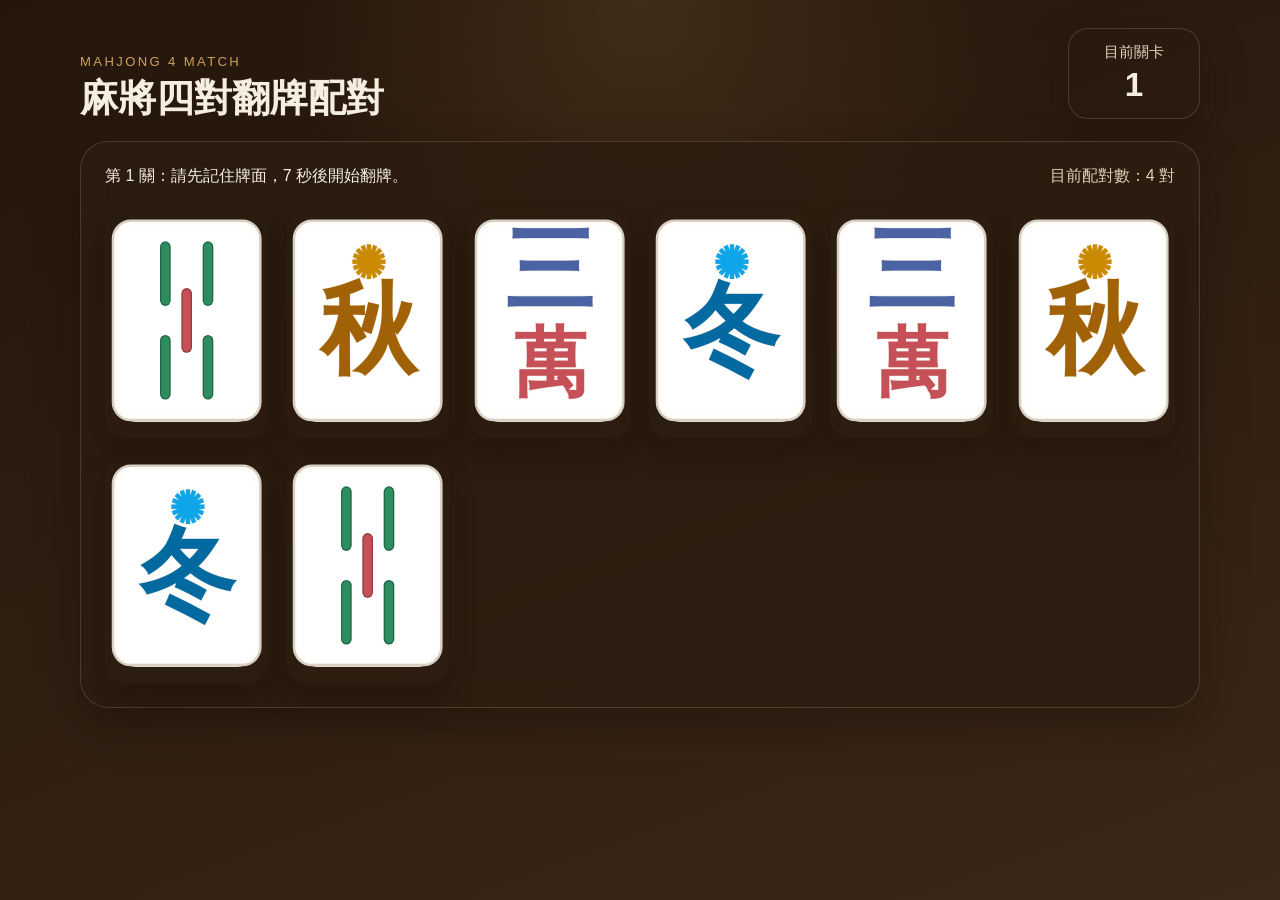
==== mahjong-4match.html @ e5575e6a "Add fixed 4-pair mahjong match mode" ====
<!doctype html>
<html lang="zh-Hant">
  <head>
    <meta charset="utf-8">
    <meta name="viewport" content="width=device-width, initial-scale=1">
    <title>麻將四對翻牌配對</title>
    <link rel="stylesheet" href="mahjong-match.css">
  </head>
  <body>
    <main class="app-shell">
      <header class="topbar">
        <div>
          <p class="eyebrow">Mahjong 4 Match</p>
          <h1>麻將四對翻牌配對</h1>
        </div>
        <div class="level-badge" aria-label="目前關卡">
          <span>目前關卡</span>
          <strong id="level-number">1</strong>
        </div>
      </header>

      <section class="game-panel" aria-labelledby="status-text">
        <div class="hud">
          <p id="status-text" class="status-text" role="status" aria-live="polite">遊戲準備中…</p>
          <p class="pair-text">目前配對數：<span id="pair-count">4</span> 對</p>
        </div>

        <div id="board-stage" class="board-stage">
          <div id="board" class="board" aria-label="麻將翻牌區"></div>
        </div>
      </section>
    </main>

    <div id="overlay" class="overlay hidden" aria-hidden="true">
      <section class="dialog" aria-modal="true" aria-labelledby="dialog-title">
        <h2 id="dialog-title">遊戲訊息</h2>
        <p id="dialog-message">請選擇接下來要進行的動作。</p>
        <div class="dialog-actions">
          <button id="continue-btn" class="primary" type="button">繼續遊戲</button>
          <button id="end-btn" class="ghost" type="button">結束遊戲</button>
          <button id="restart-btn" class="hidden" type="button">重新開始</button>
        </div>
      </section>
    </div>

    <script src="mahjong-4match.js"></script>
  </body>
</html>
---- mahjong-match.css ----
:root {
  --bg-start: #24160b;
  --bg-end: #3a2818;
  --panel: rgba(44, 29, 16, 0.84);
  --panel-border: rgba(226, 204, 171, 0.18);
  --text-main: #f6efe1;
  --text-muted: #dfd0b8;
  --accent: #cfa15b;
  --accent-strong: #8f5b2e;
  --card-back-fill: #d9ebd2;
  --card-back-border: #b7d1b1;
  --shadow: 0 18px 45px rgba(22, 12, 6, 0.36);
}

* {
  box-sizing: border-box;
}

body {
  margin: 0;
  min-height: 100vh;
  min-height: 100dvh;
  font-family: "Segoe UI", "Noto Sans TC", sans-serif;
  color: var(--text-main);
  overflow-x: hidden;
  background:
    radial-gradient(circle at top, rgba(207, 161, 91, 0.14), transparent 32%),
    linear-gradient(160deg, var(--bg-start), var(--bg-end));
}

button {
  font: inherit;
}

.app-shell {
  width: min(1120px, calc(100% - 32px));
  margin: 0 auto;
  padding: 28px 0 max(40px, calc(env(safe-area-inset-bottom) + 24px));
}

.topbar {
  display: flex;
  align-items: end;
  justify-content: space-between;
  gap: 20px;
  margin-bottom: 22px;
}

.eyebrow {
  margin: 0 0 8px;
  color: var(--accent);
  font-size: 0.82rem;
  letter-spacing: 0.18em;
  text-transform: uppercase;
}

h1 {
  margin: 0;
  font-size: clamp(1.9rem, 3vw, 3rem);
  line-height: 1.1;
}

.level-badge {
  min-width: 132px;
  padding: 14px 18px;
  border: 1px solid var(--panel-border);
  border-radius: 20px;
  background: rgba(42, 27, 15, 0.62);
  box-shadow: var(--shadow);
  text-align: center;
}

.level-badge span {
  display: block;
  color: var(--text-muted);
  font-size: 0.92rem;
}

.level-badge strong {
  display: block;
  margin-top: 4px;
  font-size: clamp(1.6rem, 2.6vw, 2.2rem);
}

.game-panel {
  display: flex;
  flex-direction: column;
  padding: 24px;
  border: 1px solid var(--panel-border);
  border-radius: 28px;
  background: var(--panel);
  box-shadow: var(--shadow);
  backdrop-filter: blur(16px);
}

.hud {
  display: flex;
  justify-content: space-between;
  align-items: center;
  gap: 16px;
  flex-wrap: wrap;
  margin-bottom: 24px;
}

.status-text,
.pair-text {
  margin: 0;
}

.status-text {
  font-size: 1rem;
  color: var(--text-main);
}

.pair-text {
  color: var(--text-muted);
}

.board-stage {
  position: relative;
  width: 100%;
}

.board {
  display: grid;
  grid-template-columns: repeat(auto-fit, minmax(clamp(84px, 18vw, 140px), 1fr));
  gap: var(--board-gap, clamp(12px, 2vw, 18px));
  transform-origin: top center;
}

.card {
  position: relative;
  padding: 0;
  border: 0;
  background: transparent;
  aspect-ratio: 0.72 / 1;
  cursor: pointer;
  transition: transform 0.24s ease, opacity 0.24s ease;
  touch-action: manipulation;
}

.card:hover {
  transform: translateY(-4px);
}

.card:disabled,
.card.locked {
  cursor: default;
}

.card:focus-visible {
  outline: 3px solid rgba(207, 161, 91, 0.95);
  outline-offset: 3px;
}

.card.matched {
  opacity: 0;
  transform: scale(0.72);
  pointer-events: none;
}

.card-inner {
  position: absolute;
  inset: 0;
  transform-style: preserve-3d;
  transition: transform 0.56s ease;
}

.card.face-up .card-inner {
  transform: rotateY(180deg);
}

.card-face {
  position: absolute;
  inset: 0;
  display: flex;
  flex-direction: column;
  border-radius: 20px;
  backface-visibility: hidden;
  overflow: hidden;
  box-shadow: 0 16px 28px rgba(22, 12, 6, 0.28);
}

.card-front {
  position: relative;
  justify-content: center;
  gap: 0;
  padding: 2px;
  transform: rotateY(180deg);
  border: 0;
  background: transparent;
  color: var(--tile-ink, #1f2937);
}

.card-back {
  align-items: stretch;
  justify-content: flex-start;
  padding: 12px 12px 14px;
  border: 2px solid var(--card-back-border);
  background: linear-gradient(180deg, rgba(255, 252, 245, 0.98), #edf3e7);
}

.card-back::after {
  content: "";
  display: block;
  flex: 1 1 auto;
  width: 100%;
  border-radius: 14px;
  background: var(--card-back-fill);
  box-shadow: inset 0 0 0 1px rgba(109, 150, 106, 0.2);
}

.card-front,
.card-back {
  width: 100%;
  height: 100%;
  box-sizing: border-box;
}

.card-back-mark {
  font-size: clamp(2.3rem, 7vw, 3.1rem);
  opacity: 0.94;
}

.card-back-text {
  margin-top: 10px;
  font-size: 0.82rem;
  letter-spacing: 0.18em;
  text-transform: uppercase;
}

.tile-display {
  flex: 1 1 auto;
  min-height: 0;
  display: flex;
  align-items: center;
  justify-content: center;
  width: 100%;
  height: 100%;
}

.tile-display-text {
  flex-direction: column;
}

.tile-display-wan {
  gap: 4px;
}

.tile-wan-number {
  font-size: clamp(2rem, 6vw, 2.95rem);
  font-weight: 800;
  line-height: 1;
  color: #5c6da7;
}

.tile-wan-face {
  font-size: clamp(2.05rem, 6.2vw, 3rem);
  font-weight: 800;
  line-height: 1;
  color: #d06d70;
}

.tile-glyph-text {
  font-weight: 800;
  line-height: 1;
}

.tile-glyph-text.wind {
  font-size: clamp(2.5rem, 7vw, 3.8rem);
  color: #5668a0;
}

.tile-display-flower {
  gap: 8px;
}

.tile-flower-mark {
  font-size: clamp(1.4rem, 4.2vw, 2rem);
  line-height: 1;
  color: var(--tile-accent, #cfa15b);
}

.tile-glyph-text.flower {
  font-size: clamp(2rem, 5.8vw, 3rem);
  color: var(--tile-ink, #1f2937);
}

.tile-display-art {
  padding: 0;
}

.tile-art-svg {
  display: block;
  width: 100%;
  height: 100%;
  max-width: 100%;
  max-height: 100%;
}

.overlay {
  position: fixed;
  inset: 0;
  display: grid;
  place-items: center;
  padding: 20px;
  background: rgba(22, 12, 6, 0.62);
  backdrop-filter: blur(8px);
}

.overlay.hidden,
.hidden {
  display: none;
}

.dialog {
  width: min(480px, 100%);
  padding: 28px;
  border: 1px solid rgba(255, 255, 255, 0.14);
  border-radius: 28px;
  background: rgba(34, 22, 12, 0.96);
  box-shadow: var(--shadow);
}

.dialog h2 {
  margin: 0 0 10px;
  font-size: 1.8rem;
}

.dialog p {
  margin: 0 0 24px;
  color: var(--text-muted);
  line-height: 1.6;
}

.dialog-actions {
  display: grid;
  gap: 12px;
  grid-template-columns: repeat(auto-fit, minmax(140px, 1fr));
}

.dialog-actions button,
.jump-buttons button {
  min-height: 46px;
  padding: 0 14px;
  border: 0;
  border-radius: 14px;
  color: var(--text-main);
  cursor: pointer;
}

.dialog-actions button {
  background: rgba(255, 255, 255, 0.08);
  transition: transform 0.18s ease, background 0.18s ease;
}

.dialog-actions button:hover {
  transform: translateY(-1px);
  background: rgba(255, 255, 255, 0.14);
}

.dialog-actions .primary {
  background: linear-gradient(135deg, var(--accent), var(--accent-strong));
  color: #24160b;
  font-weight: 700;
}

.dialog-actions .ghost {
  border: 1px solid rgba(255, 255, 255, 0.12);
  background: transparent;
}

.jump-panel {
  margin-top: 22px;
  padding-top: 18px;
  border-top: 1px solid rgba(255, 255, 255, 0.1);
}

.jump-title {
  margin: 0 0 12px;
  color: var(--text-main);
  font-size: 0.95rem;
  font-weight: 700;
}

.jump-buttons {
  display: grid;
  gap: 10px;
  grid-template-columns: repeat(auto-fit, minmax(110px, 1fr));
}

.jump-buttons button {
  border: 1px solid rgba(207, 161, 91, 0.22);
  background: rgba(207, 161, 91, 0.12);
}

@media (max-width: 768px) {
  .app-shell {
    width: min(100% - 20px, 100%);
    padding-top: 20px;
    padding-bottom: max(28px, calc(env(safe-area-inset-bottom) + 28px));
  }

  .topbar {
    align-items: stretch;
    flex-direction: column;
  }

  .level-badge {
    width: 100%;
  }

  .game-panel {
    padding: 18px;
    border-radius: 22px;
  }

  .hud {
    margin-bottom: 14px;
  }

  .tile-art-svg {
    max-width: 100%;
    max-height: 100%;
  }
}

@media (max-width: 480px) {
  .board {
    gap: var(--board-gap, 8px);
  }

  .app-shell {
    padding-bottom: max(44px, calc(env(safe-area-inset-bottom) + 36px));
  }

  .dialog {
    padding: 22px;
  }

  .dialog-actions {
    grid-template-columns: 1fr;
  }

  .card {
    aspect-ratio: 0.7 / 1;
  }

  .tile-art-svg {
    max-width: 100%;
    max-height: 100%;
  }
}
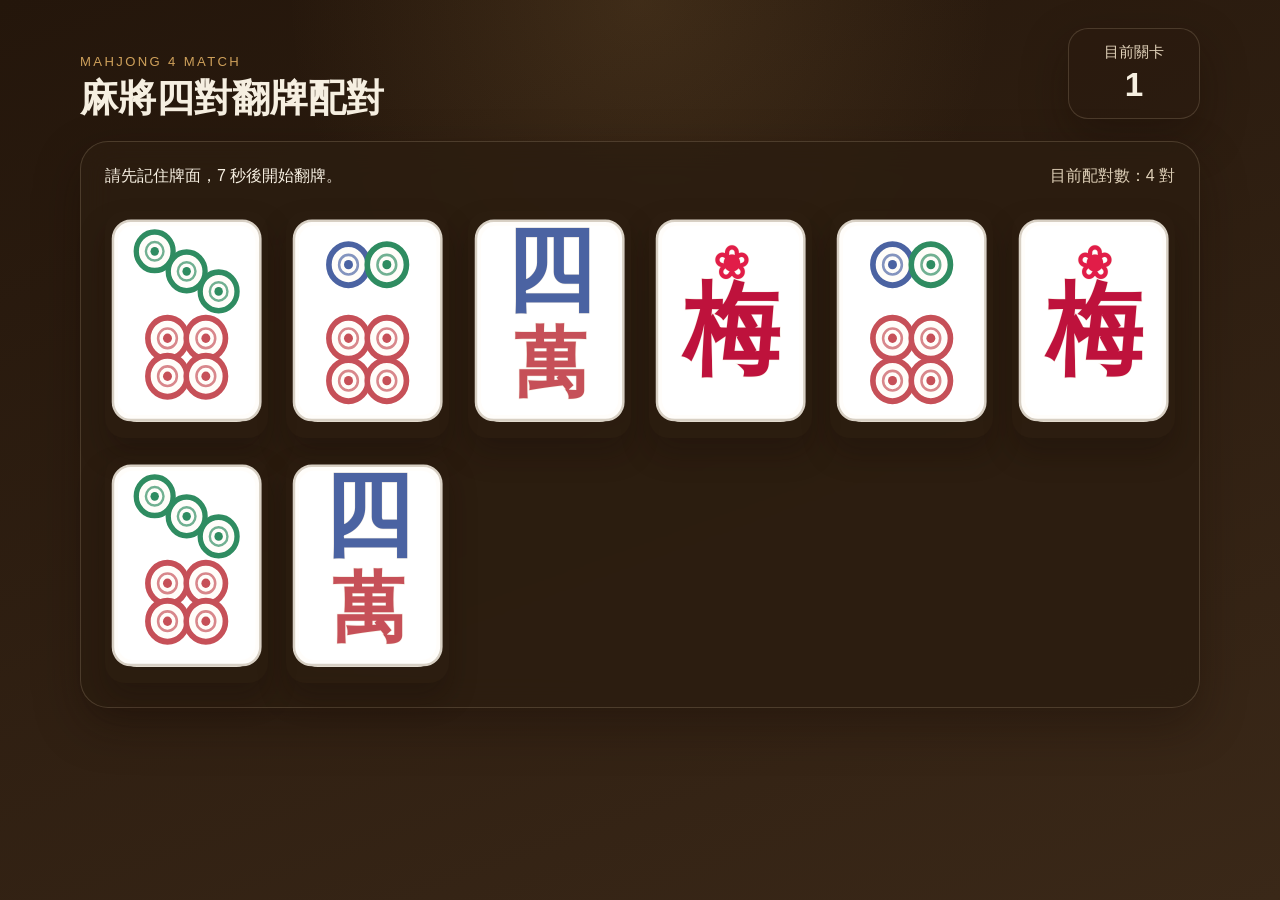
==== commit 641eb419: "Fix review bugs and extract shared mahjong tile module - Add BUG.md documenting code review findings" ====
--- a/mahjong-4match.html
+++ b/mahjong-4match.html
@@ -43,6 +43,7 @@
       </section>
     </div>
 
+    <script src="mahjong-tiles.js"></script>
     <script src="mahjong-4match.js"></script>
   </body>
 </html>
